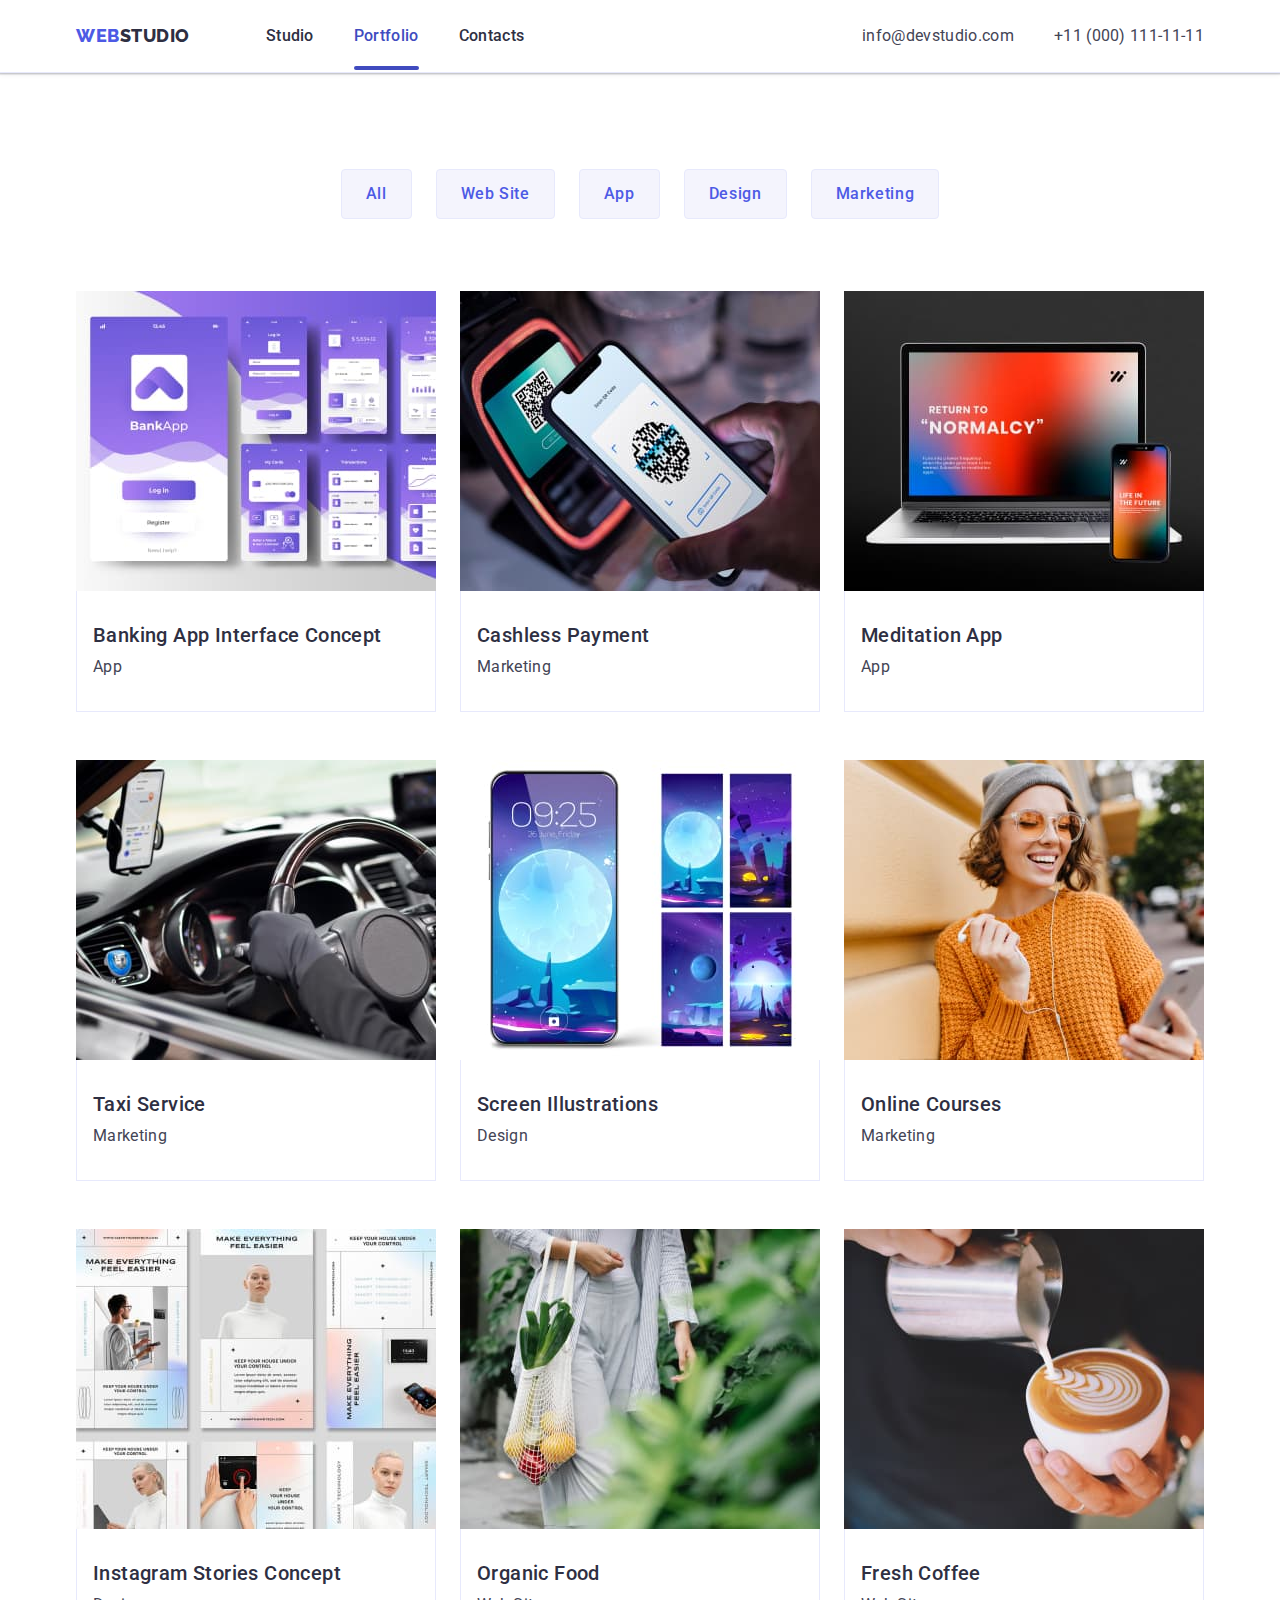
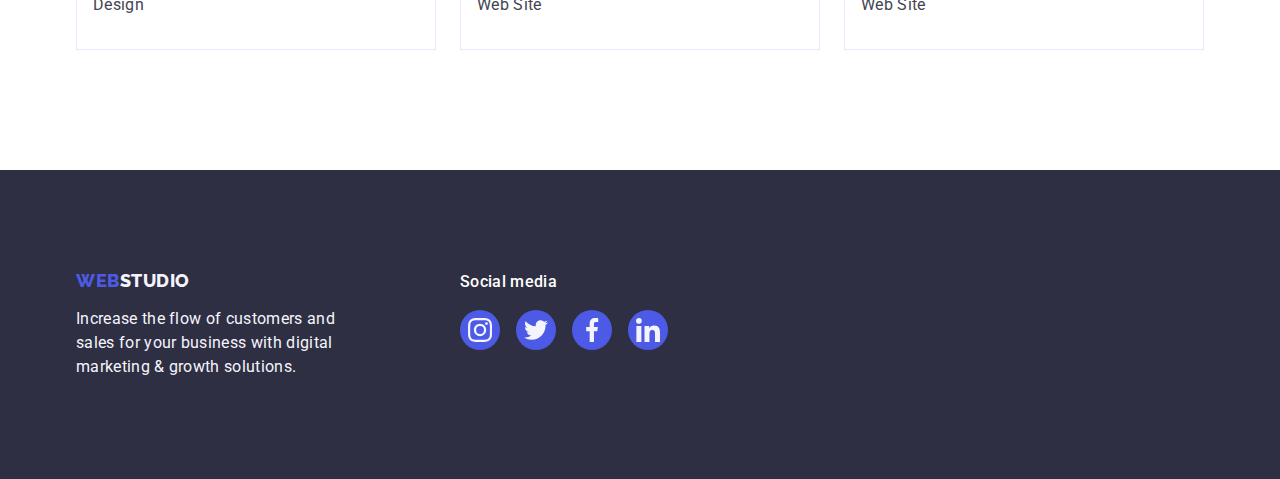
==== portfolio.html @ b3193a25 "Initial commit" ====
<!DOCTYPE html>
<html lang="en">
  <head>
    <meta charset="UTF-8" />
    <meta name="viewport" content="width=device-width, initial-scale=1.0" />
    <title>Document</title>
    <link rel="preconnect" href="https://fonts.googleapis.com" />
    <link rel="preconnect" href="https://fonts.gstatic.com" crossorigin />
    <link
      href="https://fonts.googleapis.com/css2?family=Raleway:wght@800&family=Roboto:wght@400;500;700;900&display=swap"
      rel="stylesheet"
    />
    <link
      rel="stylesheet"
      href="https://cdn.jsdelivr.net/npm/modern-normalize@2.0.0/modern-normalize.min.css"
    />
    <link rel="stylesheet" href="./css/styles.css" />
  </head>
  <body>
    <!-- Start  Header -->

    <header class="header">
      <div class="container flex-container">
        <nav class="page-nav">
          <a class="link logo" href="./index.html"
            >Web<span class="decor">Studio</span></a
          >
          <ul class="menu list">
            <li class="menu-item">
              <a class="menu-link link" href="./index.html">Studio</a>
            </li>
            <li class="menu-item">
              <a class="menu-link link active-link" href="./portfolio.html"
                >Portfolio</a
              >
            </li>
            <li class="menu-item">
              <a class="menu-link link" href="">Contacts</a>
            </li>
          </ul>
        </nav>
        <address class="contacts">
          <ul class="contacts list">
            <li class="contacts-item">
              <a class="contacts-link link" href="mailto:info@devstudio.com"
                >info@devstudio.com</a
              >
            </li>
            <li class="contacts-item">
              <a class="contacts-link link" href="tel:+110001111111"
                >+11 (000) 111-11-11</a
              >
            </li>
          </ul>
        </address>
      </div>
    </header>

    <!-- End  Header -->

    <main>
      <!-- Start Portfolio -->

      <section class="portfolio section">
        <div class="container">
          <h1 class="visually-hidden">Portfolio</h1>
          <ul class="portfolio-filter list">
            <li>
              <button class="button" type="button">All</button>
            </li>
            <li>
              <button class="button" type="button">Web Site</button>
            </li>
            <li>
              <button class="button" type="button">App</button>
            </li>
            <li>
              <button class="button" type="button">Design</button>
            </li>
            <li>
              <button class="button" type="button">Marketing</button>
            </li>
          </ul>
          <ul class="portfolio-list list">
            <li class="portfolio-item">
              <a class="link portfolio-link" href="">
                <div class="portfolio-image">
                  <img
                    src="./images/portfolio/bank-app.jpg"
                    alt="Banking App Interface"
                    width="360"
                    height="300"
                  />
                  <p class="portfolio-overlay">
                    14 Stylish and User-Friendly App Design Concepts · Task
                    Manager App · Calorie Tracker App · Exotic Fruit Ecommerce
                    App · Cloud Storage App
                  </p>
                </div>

                <div class="portfolio-item-content">
                  <h2 class="title">Banking App Interface Concept</h2>
                  <p class="subtitle">App</p>
                </div>
              </a>
            </li>
            <li class="portfolio-item">
              <a class="link portfolio-link" href="">
                <div class="portfolio-image">
                  <img
                    src="./images/portfolio/phone.jpg"
                    alt="Cashless Payment"
                    width="360"
                    height="300"
                  />
                  <p class="portfolio-overlay">
                    14 Stylish and User-Friendly App Design Concepts · Task
                    Manager App · Calorie Tracker App · Exotic Fruit Ecommerce
                    App · Cloud Storage App
                  </p>
                </div>

                <div class="portfolio-item-content">
                  <h2 class="title">Cashless Payment</h2>
                  <p class="subtitle">Marketing</p>
                </div>
              </a>
            </li>
            <li class="portfolio-item">
              <a class="link portfolio-link" href="">
                <div class="portfolio-image">
                  <img
                    src="./images/portfolio/laptop-phone.jpg"
                    alt=">Meditation App"
                    width="360"
                    height="300"
                  />
                  <p class="portfolio-overlay">
                    14 Stylish and User-Friendly App Design Concepts · Task
                    Manager App · Calorie Tracker App · Exotic Fruit Ecommerce
                    App · Cloud Storage App
                  </p>
                </div>

                <div class="portfolio-item-content">
                  <h2 class="title">Meditation App</h2>
                  <p class="subtitle">App</p>
                </div>
              </a>
            </li>
            <li class="portfolio-item">
              <a class="link portfolio-link" href="">
                <div class="portfolio-image">
                  <img
                    src="./images/portfolio/car.jpg"
                    alt="Taxi Service"
                    width="360"
                    height="300"
                  />
                  <p class="portfolio-overlay">
                    14 Stylish and User-Friendly App Design Concepts · Task
                    Manager App · Calorie Tracker App · Exotic Fruit Ecommerce
                    App · Cloud Storage App
                  </p>
                </div>

                <div class="portfolio-item-content">
                  <h2 class="title">Taxi Service</h2>
                  <p class="subtitle">Marketing</p>
                </div>
              </a>
            </li>
            <li class="portfolio-item">
              <a class="link portfolio-link" href="">
                <div class="portfolio-image">
                  <img
                    src="./images/portfolio/phone-screen.jpg"
                    alt="Screen Illustrations"
                    width="360"
                    height="300"
                  />
                  <p class="portfolio-overlay">
                    14 Stylish and User-Friendly App Design Concepts · Task
                    Manager App · Calorie Tracker App · Exotic Fruit Ecommerce
                    App · Cloud Storage App
                  </p>
                </div>

                <div class="portfolio-item-content">
                  <h2 class="title">Screen Illustrations</h2>
                  <p class="subtitle">Design</p>
                </div>
              </a>
            </li>

            <li class="portfolio-item">
              <a class="link portfolio-link" href="">
                <div class="portfolio-image">
                  <img
                    src="./images/portfolio/girl.jpg"
                    alt="Online Courses"
                    width="360"
                    height="300"
                  />
                  <p class="portfolio-overlay">
                    14 Stylish and User-Friendly App Design Concepts · Task
                    Manager App · Calorie Tracker App · Exotic Fruit Ecommerce
                    App · Cloud Storage App
                  </p>
                </div>

                <div class="portfolio-item-content">
                  <h2 class="title">Online Courses</h2>
                  <p class="subtitle">Marketing</p>
                </div>
              </a>
            </li>
            <li class="portfolio-item">
              <a class="link portfolio-link" href="">
                <div class="portfolio-image">
                  <img
                    src="./images/portfolio/everything.jpg"
                    alt="Instagram Stories"
                    width="360"
                    height="300"
                  />
                  <p class="portfolio-overlay">
                    14 Stylish and User-Friendly App Design Concepts · Task
                    Manager App · Calorie Tracker App · Exotic Fruit Ecommerce
                    App · Cloud Storage App
                  </p>
                </div>

                <div class="portfolio-item-content">
                  <h2 class="title">Instagram Stories Concept</h2>
                  <p class="subtitle">Design</p>
                </div>
              </a>
            </li>
            <li class="portfolio-item">
              <a class="link portfolio-link" href="">
                <div class="portfolio-image">
                  <img
                    src="./images/portfolio/organic-food.jpg"
                    alt="Organic Food"
                    width="360"
                    height="300"
                  />
                  <p class="portfolio-overlay">
                    14 Stylish and User-Friendly App Design Concepts · Task
                    Manager App · Calorie Tracker App · Exotic Fruit Ecommerce
                    App · Cloud Storage App
                  </p>
                </div>

                <div class="portfolio-item-content">
                  <h2 class="title">Organic Food</h2>
                  <p class="subtitle">Web Site</p>
                </div>
              </a>
            </li>
            <li class="portfolio-item">
              <a class="link portfolio-link" href="">
                <div class="portfolio-image">
                  <img
                    src="./images/portfolio/coffee.jpg"
                    alt="coffee"
                    width="360"
                    height="300"
                  />
                  <p class="portfolio-overlay">
                    14 Stylish and User-Friendly App Design Concepts · Task
                    Manager App · Calorie Tracker App · Exotic Fruit Ecommerce
                    App · Cloud Storage App
                  </p>
                </div>

                <div class="portfolio-item-content">
                  <h2 class="title">Fresh Coffee</h2>
                  <p class="subtitle">Web Site</p>
                </div>
              </a>
            </li>
          </ul>
        </div>
      </section>

      <!-- End Portfolio -->
    </main>

    <!-- Start Footer -->

    <footer class="footer">
      <div class="container footer-flex">
        <div class="footer-wrapper">
          <a class="link logo logo-footer" href="./index.html"
            >Web<span class="decor">Studio</span>
          </a>
          <p class="footer-description description">
            Increase the flow of customers and sales for your business with
            digital marketing & growth solutions.
          </p>
        </div>
        <div class="social">
          <p class="footer-social description">Social media</p>
          <ul class="social-list list footer-social-list">
            <li class="social-item">
              <a class="social-link footer-social-link" href="">
                <svg
                  width="24"
                  height="24"
                  class="social-icon footer-social-icon"
                >
                  <use href="./images/icons.svg#icon-instagram"></use>
                </svg>
              </a>
            </li>
            <li class="social-item">
              <a class="social-link footer-social-link" href="">
                <svg
                  width="24"
                  height="24"
                  class="social-icon footer-social-icon"
                >
                  <use href="./images/icons.svg#icon-twitter"></use>
                </svg>
              </a>
            </li>
            <li class="social-item">
              <a class="social-link footer-social-link" href="">
                <svg
                  width="24"
                  height="24"
                  class="social-icon footer-social-icon"
                >
                  <use href="./images/icons.svg#icon-facebook"></use>
                </svg>
              </a>
            </li>
            <li class="social-item">
              <a class="social-link footer-social-link" href="">
                <svg
                  width="24"
                  height="24"
                  class="social-icon footer-social-icon"
                >
                  <use href="./images/icons.svg#icon-linkedin"></use>
                </svg>
              </a>
            </li>
          </ul>
        </div>
      </div>
    </footer>

    <!-- End Footer -->
  </body>
</html>
---- css/styles.css ----
:root {
    --iris: #4D5AE5;
    --ocean: #404BBF;
    --navy-blue: #2E2F42;
    --slate: #434455;
    --white: #FFFFFF;
    --cloud: #F4F4FD;
    --cornflower: #E7E9FC;
    --light-slate: #8E8F99;
    --green: #31D0AA;
    --modal-bg: rgba(46, 47, 66, 0.40);
    --dairy: #FCFCFC
}

h1, h2, h3, h4, h5, h6, p {
    margin-top: 0;
    margin-bottom: 0;
}

ul {
    margin-top: 0;
    margin-bottom: 0;
    padding-left: 0;
}

img {
    display: block;
}

.list {
    list-style: none;
}

.link {
    text-decoration: none;
}

body {
    font-family: 'Roboto', sans-serif;
    color: var(--slate);
    background-color: var(--white)
}

/* ===================== Start Common components  ============ */
.container {
    width: 1158px;
    padding-left: 15px;
    padding-right: 15px;
    margin-left: auto;
    margin-right: auto;
}

.section {
    padding-top: 120px;
    padding-bottom: 120px;
}

.visually-hidden {
    position: absolute;
    width: 1px;
    height: 1px;
    margin: -1px;
    border: 0;
    padding: 0;

    white-space: nowrap;
    clip-path: inset(100%);
    clip: rect(0 0 0 0);
    overflow: hidden;
}

.menu-link.active-link {
    color: var(--ocean);
    position: relative;
}

.active-link::after {
    content: "";
    position: absolute;
    bottom: -1px;
    left: 0;

    display: block;
    width: 100%;
    height: 4px;

    background-color: var(--ocean);
    border-radius: 2px;

}

.button {
    font-family: inherit;
    font-style: normal;
    font-weight: 500;
    font-size: 16px;
    line-height: 1.5;
    letter-spacing: 0.04em;
    color: var(--iris);
    background-color: var(--cloud);
    cursor: pointer;
    border-radius: 4px;
    border: none;

    transition: background-color 250ms cubic-bezier(0.4, 0, 0.2, 1),
        color 250ms cubic-bezier(0.4, 0, 0.2, 1);
}

.button:hover,
.button:focus {
    background-color: var(--ocean);
    color: var(--white);
}

.title {
    margin-bottom: 8px;

    font-weight: 500;
    font-size: 20px;
    line-height: 1.2;
    letter-spacing: 0.02em;
    color: var(--navy-blue);


}

.subtitle,
.description {
    font-size: 16px;
    line-height: 1.5;
    letter-spacing: 0.02em;
    color: var(--slate)
}

.section-title {
    margin-bottom: 72px;

    font-weight: 700;
    font-size: 36px;
    line-height: 1.11;
    letter-spacing: 0.02em;
    text-align: center;
    text-transform: capitalize;
    color: var(--navy-blue);



}

.social-link {
    display: flex;
    align-items: center;
    justify-content: center;

    width: 40px;
    height: 40px;
    border-radius: 50%;
    background-color: var(--iris);
    color: var(--cloud);

    transition: background-color 250ms cubic-bezier(0.4, 0, 0.2, 1);

}

.social-link:hover,
.social-link:focus {
    background-color: var(--ocean);
}


.social-icon {
    fill: currentColor;
}

/* ===================== End Common components  ============= */

/* ====================== Start Header =======================*/
.header {
    padding-top: 24px;
    padding-bottom: 24px;
    border-bottom: 1px solid var(--cornflower);
    box-shadow: 0px 1px 6px 0px rgba(46, 47, 66, 0.08), 0px 1px 1px 0px rgba(46, 47, 66, 0.16), 0px 2px 1px 0px rgba(46, 47, 66, 0.08);
}

.flex-container {
    display: flex;
    justify-content: space-between;
    align-items: center;
}

.logo {
    margin-right: 76px;

    font-family: 'Raleway', sans-serif;
    font-weight: 800;
    font-size: 18px;
    line-height: 1.17;
    letter-spacing: 0.03em;
    text-transform: uppercase;
    color: var(--iris);


}

.decor {
    color: var(--navy-blue);
}

.page-nav {
    display: flex;
    align-items: center;
}

.menu {
    display: flex;

}


.menu-item:not(:last-child) {
    margin-right: 40px;
}

.menu-link {

    padding-top: 24px;
    padding-bottom: 24px;

    font-style: normal;
    font-weight: 500;
    font-size: 16px;
    line-height: 1.5;
    letter-spacing: 0.02em;
    color: var(--navy-blue);

    transition: color 250ms cubic-bezier(0.4, 0, 0.2, 1);
}

.menu-link:hover,
.menu-link:focus {
    color: var(--ocean);
}


.contacts {
    display: flex;

    font-style: normal;
}

.contacts-item:not(:last-child) {
    margin-right: 40px;
}

.contacts-link {
    font-size: 16px;
    line-height: 1.5;
    letter-spacing: 0.02em;
    color: var(--slate);

    transition: color 250ms cubic-bezier(0.4, 0, 0.2, 1)
}

.contacts-link:hover,
.contacts-link:focus {
    color: var(--ocean);
}

/* ====================== End Header =======================*/

/* ====================== Start Hero ===================== */
.hero {
    padding: 188px 0;
    max-width: 1440px;
    margin: 0 auto;

    text-align: center;
    background-color: var(--navy-blue);
    background-image: linear-gradient(rgba(46, 47, 66, 0.70), rgba(46, 47, 66, 0.70)), url(../images/hero-bg.jpg);
    background-repeat: no-repeat;
    background-size: cover;
    background-position: center;
}

.hero-title {
    max-width: 496px;
    margin-left: auto;
    margin-right: auto;
    margin-bottom: 48px;

    font-weight: 700;
    font-size: 56px;
    line-height: 1.07;
    letter-spacing: 0.02em;
    color: var(--white);
}

.hero-button {
    display: block;
    min-width: 169px;
    height: 56px;
    margin-left: auto;
    margin-right: auto;
    padding: 16px 32px;

    background-color: var(--iris);
    color: var(--white);
    transition: background-color 250ms cubic-bezier(0.4, 0, 0.2, 1);

}

/* ====================== End Hero ===================== */


/* =====================  Start Advantages  ================= */
.advantages-list {
    display: flex;
    flex-wrap: wrap;
    gap: 24px;
}

.advantages-item {
    width: calc((100% - 72px)/4);
}

.advantages-image {
    display: flex;
    justify-content: center;
    align-items: center;

    border-radius: 4px;
    width: 264px;
    height: 112px;
    margin-bottom: 8px;
    background-color: var(--cloud);
}



/* =======================  End Advantages  ================= */



/* ======================= Start Work  ======================= */
.work {
    padding-top: 0;
}

.work-list {
    display: flex;
    flex-wrap: wrap;
    gap: 24px
}

.work-item {
    width: calc((100% - 48px)/3);
}


/* ======================= End  Work  ======================= */

/* ====================== Start Team  ======================== */
.team {
    background-color: var(--cloud);
}

.team-list {
    display: flex;
    flex-wrap: wrap;
    gap: 24px
}

.team-item {
    background-color: var(--white);
    border-radius: 0px 0px 4px 4px;
    width: calc((100% - 72px)/4);
    box-shadow: 0px 2px 1px 0px rgba(46, 47, 66, 0.08), 0px 1px 1px 0px rgba(46, 47, 66, 0.16), 0px 1px 6px 0px rgba(46, 47, 66, 0.08);
}



.team-content {
    padding: 32px 16px;
    text-align: center;
}

.team-position {
    margin-bottom: 8px;
}

.social-list {
    display: flex;
    align-items: center;
    justify-content: center;
    gap: 24px;
}



/* ====================== End Team  =========================== */

/* ====================== Start Customers  ======================== */
.customers-list {
    display: flex;
    align-items: center;
    gap: 24px;

}

.customers-link {
    display: flex;
    justify-content: center;
    align-items: center;
    width: 168px;
    height: 88px;

    border-radius: 4px;
    border: 1px solid var(--light-slate);
    color: var(--light-slate);

    transition: border-color 250ms cubic-bezier(0.4, 0, 0.2, 1), color 250ms cubic-bezier(0.4, 0, 0.2, 1);
}

.customers-link:hover,
.customers-link:focus {
    border: 1px solid var(--ocean);
    color: var(--ocean);
}

.customers-icon {
    fill: currentColor;
}



/* ====================== End Customers  ======================== */


/* ====================== Start Footer  ====================== */
.footer {
    padding-top: 100px;
    padding-bottom: 100px;
    background-color: var(--navy-blue);
}

.footer-description {
    max-width: 264px;
    color: var(--cloud);
}

.logo-footer {
    display: inline-block;
    margin-bottom: 16px;
    margin-right: 0;
}

.logo-footer .decor {
    color: var(--cloud);
}

.footer-flex {
    display: flex;
    align-items: baseline;
}

.footer-wrapper {
    margin-right: 120px;
}

.footer-social {
    margin-bottom: 16px;

    font-weight: 500;
    color: var(--white);

}

.footer-social-list {
    gap: 16px;
}



.footer-social-link:hover,
.footer-social-link:focus {
    background-color: var(--green);
}

/* ====================== End Footer  ======================== */



/* ======================= Start Portfolio =================== */

.portfolio {
    padding-top: 96px;
}

.portfolio-filter {
    display: flex;
    justify-content: center;
    gap: 24px;
    margin-bottom: 72px;
}

.portfolio-filter .button {
    padding: 12px 24px;
    border: 1px solid var(--cornflower);

    transition: color 250ms cubic-bezier(0.4, 0, 0.2, 1), background-color 250ms cubic-bezier(0.4, 0, 0.2, 1), border-color 250ms cubic-bezier(0.4, 0, 0.2, 1), box-shadow 250ms cubic-bezier(0.4, 0, 0.2, 1)
}

.portfolio-filter .button:hover,
.portfolio-filter .button:focus {
    border: 1px solid transparent;
    box-shadow: 0px 2px 2px 0px rgba(0, 0, 0, 0.12), 0px 2px 1px 0px rgba(0, 0, 0, 0.08), 0px 3px 1px 0px rgba(0, 0, 0, 0.10);
}

.portfolio-list {
    display: flex;
    flex-wrap: wrap;
    row-gap: 48px;
    column-gap: 24px;
}

.portfolio-item {
    width: calc((100% - 48px)/3);
}

.portfolio-image {
    position: relative;
    overflow: hidden;
}

.portfolio-overlay {
    position: absolute;
    top: 0;
    left: 0;
    height: 100%;


    font-size: 16px;
    line-height: 1.5;
    letter-spacing: 0.32px;
    padding: 40px 32px;
    background-color: var(--iris);
    color: var(--cloud);
    overflow: auto;

    transform: translate(0, 100%);
    transition: transform 250ms cubic-bezier(0.4, 0, 0.2, 1)
}

.portfolio-link:hover .portfolio-overlay,
.portfolio-link:focus .portfolio-overlay {
    transform: translate(0, 0);
}

.portfolio-link {
    display: block;
    transition: box-shadow 250ms cubic-bezier(0.4, 0, 0.2, 1);
}

.portfolio-link:hover,
.portfolio-link:focus {
    box-shadow: 0px 2px 1px 0px rgba(46, 47, 66, 0.08),
        0px 1px 1px 0px rgba(46, 47, 66, 0.16),
        0px 1px 6px 0px rgba(46, 47, 66, 0.08);

}



.portfolio-item-content {
    padding: 32px 16px;
    border: 1px solid var(--cornflower);
    border-top: 0;
}

/* ======================= End Portfolio ====================== */

/* ======================= Start Modal ======================= */

.backdrop {
    position: fixed;
    top: 0;
    left: 0;
    z-index: 100;
    width: 100%;
    height: 100%;

    background-color: var(--modal-bg);

    transition: opacity 250ms cubic-bezier(0.4, 0, 0.2, 1),
        visibility 250ms cubic-bezier(0.4, 0, 0.2, 1);

}

.modal {
    position: absolute;
    left: 50%;
    top: 50%;

    transform: translate(-50%, -50%);
    width: 408px;
    min-height: 584px;

    border-radius: 4px;
    background-color: var(--dairy);
    box-shadow: 0px 2px 1px 0px rgba(0, 0, 0, 0.20), 0px 1px 3px 0px rgba(0, 0, 0, 0.12), 0px 1px 1px 0px rgba(0, 0, 0, 0.14);

    transition: transform 250ms cubic-bezier(0.4, 0, 0.2, 1);

}

.backdrop.is-hidden {
    opacity: 0;
    visibility: hidden;
    pointer-events: none;

}


.button-close {
    position: absolute;
    top: 24px;
    right: 24px;

    display: flex;
    justify-content: center;
    align-items: center;
    width: 24px;
    height: 24px;
    padding: 0;

    border-radius: 50%;
    border: 1px solid rgba(0, 0, 0, 0.10);
    background-color: var(--cornflower);
    color: var(--navy-blue);
    cursor: pointer;

    transition: background-color 250ms cubic-bezier(0.4, 0, 0.2, 1), border 250ms cubic-bezier(0.4, 0, 0.2, 1)
}

.button-close:hover,
.button-close:focus {
    border: none;
}

.icon-close {
    fill: currentColor;

    transition: fill 250ms cubic-bezier(0.4, 0, 0.2, 1)
}

/* ======================= End  Modal ======================= */
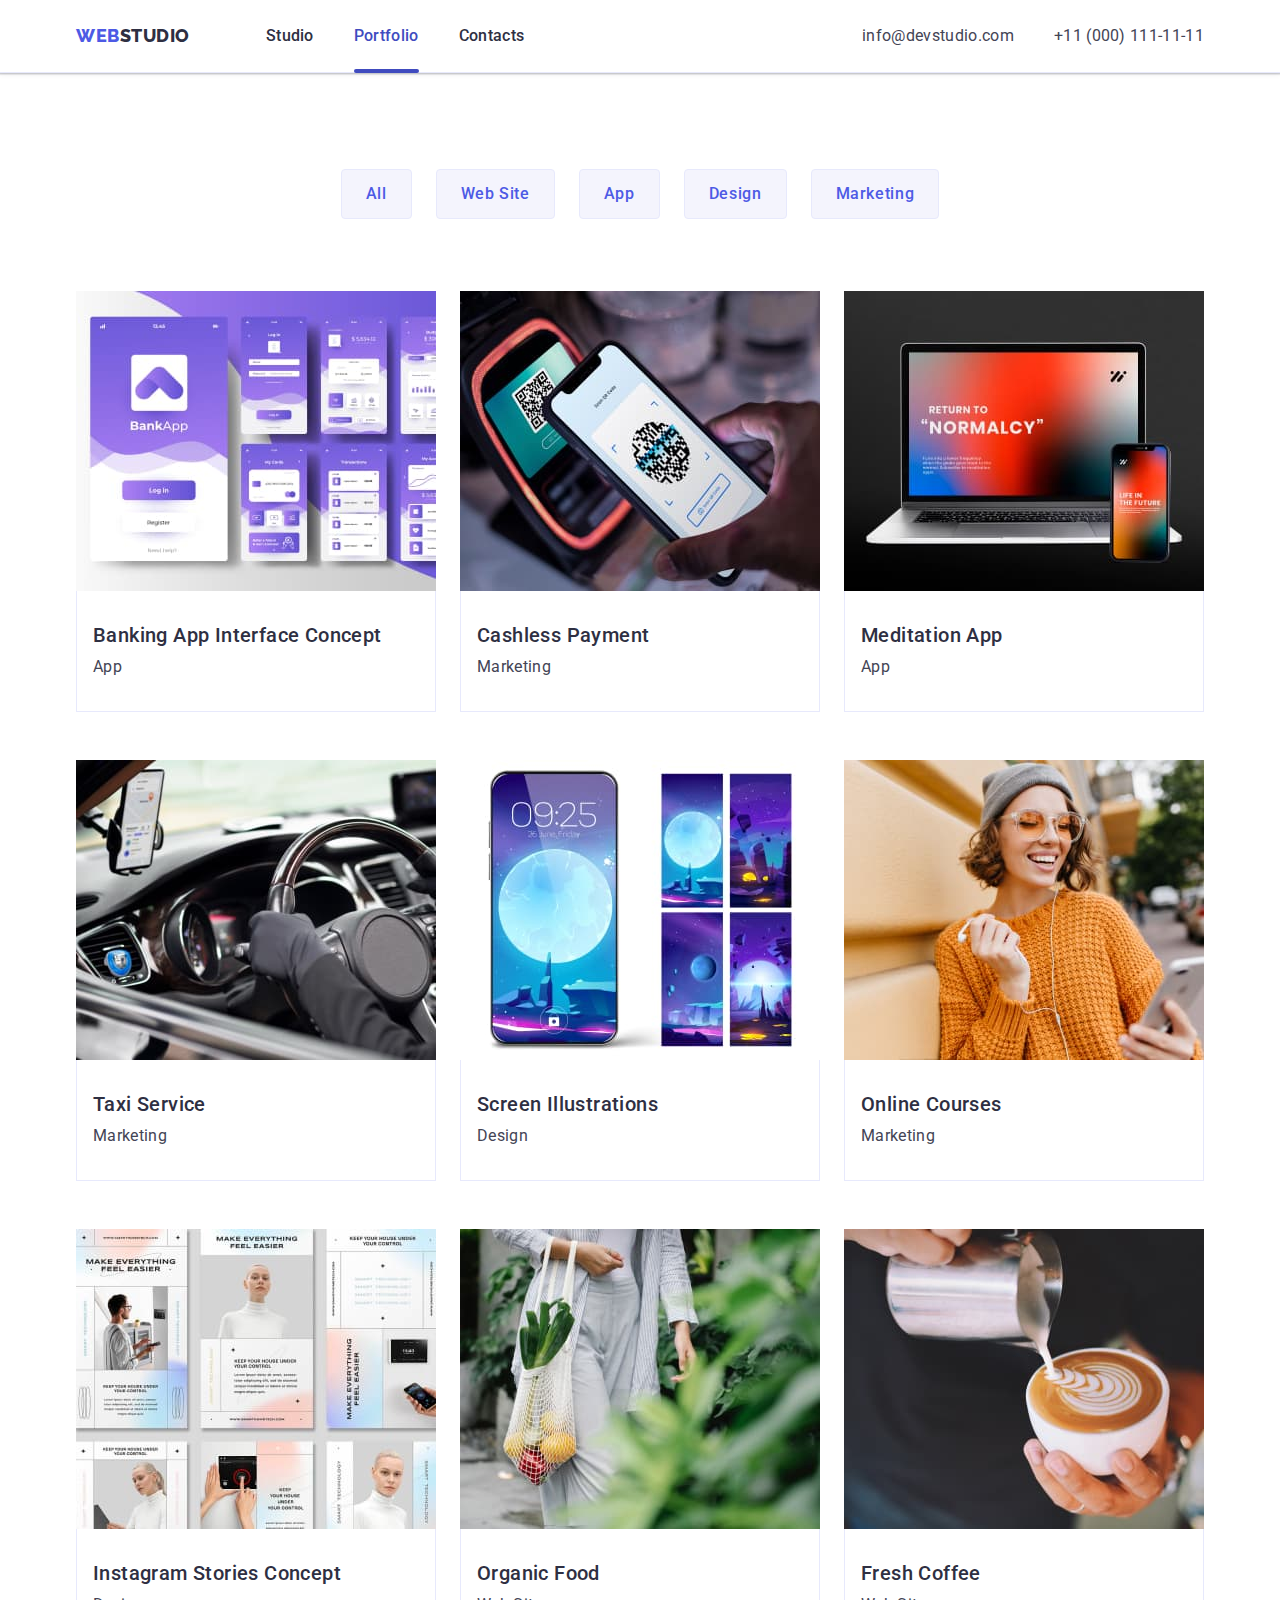
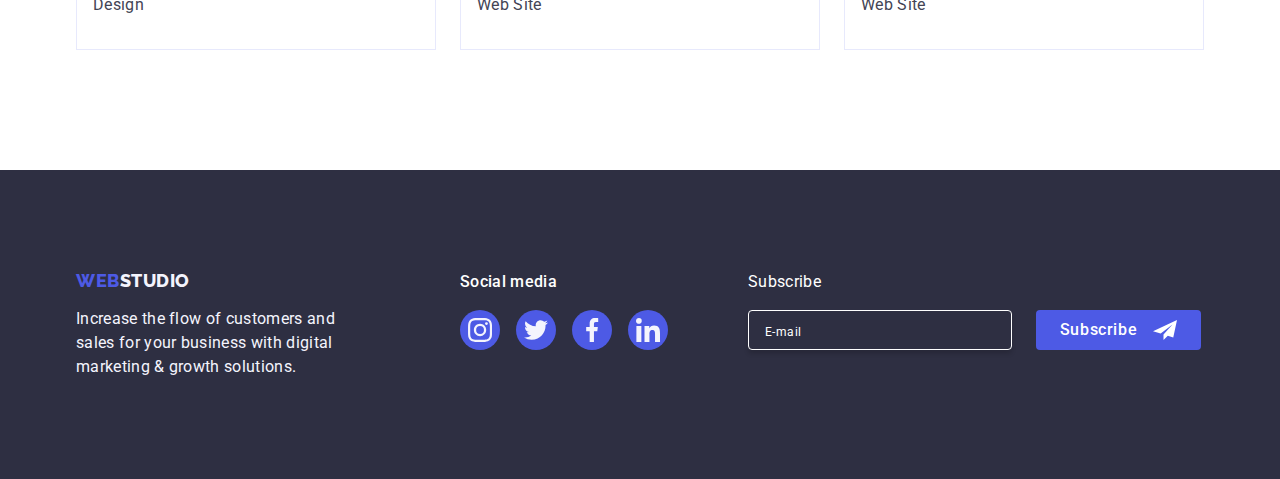
==== commit 3bfda4af: "update check-box" ====
--- a/portfolio.html
+++ b/portfolio.html
@@ -350,6 +350,26 @@
             </li>
           </ul>
         </div>
+        <div class="subscribe-wrapper">
+          <p class="subscribe-text description">Subscribe</p>
+          <form class="subscribe-form">
+            <label for="subscribe">
+              <input
+                class="subscribe-input"
+                name="subscribe"
+                type="email"
+                placeholder="E-mail"
+                id="subscribe"
+              />
+            </label>
+            <button class="button subscribe-button" type="submit">
+              Subscribe
+              <svg class="subscribe-icon" width="24" height="24">
+                <use href="./images/icons.svg#icon-aircraft"></use>
+              </svg>
+            </button>
+          </form>
+        </div>
       </div>
     </footer>
 
--- a/css/styles.css
+++ b/css/styles.css
@@ -12,6 +12,7 @@
     --dairy: #FCFCFC
 }
 
+
 h1, h2, h3, h4, h5, h6, p {
     margin-top: 0;
     margin-bottom: 0;
@@ -40,6 +41,8 @@
     color: var(--slate);
     background-color: var(--white)
 }
+
+
 
 /* ===================== Start Common components  ============ */
 .container {
@@ -71,7 +74,6 @@
 
 .menu-link.active-link {
     color: var(--ocean);
-    position: relative;
 }
 
 .active-link::after {
@@ -176,8 +178,6 @@
 
 /* ====================== Start Header =======================*/
 .header {
-    padding-top: 24px;
-    padding-bottom: 24px;
     border-bottom: 1px solid var(--cornflower);
     box-shadow: 0px 1px 6px 0px rgba(46, 47, 66, 0.08), 0px 1px 1px 0px rgba(46, 47, 66, 0.16), 0px 2px 1px 0px rgba(46, 47, 66, 0.08);
 }
@@ -213,7 +213,6 @@
 
 .menu {
     display: flex;
-
 }
 
 
@@ -222,7 +221,8 @@
 }
 
 .menu-link {
-
+    position: relative;
+    display: inline-block;
     padding-top: 24px;
     padding-bottom: 24px;
 
@@ -486,8 +486,57 @@
     background-color: var(--green);
 }
 
+
+.subscribe-wrapper {
+    margin-left: 80px;
+}
+
+.subscribe-form {
+    display: flex;
+    align-items: center;
+    gap: 24px;
+}
+
+.subscribe-text {
+    color: var(--white);
+    margin-bottom: 16px;
+}
+
+.subscribe-input {
+    width: 264px;
+    height: 40px;
+    padding: 8px 16px;
+    border-radius: 4px;
+    border: 1px solid var(--white);
+    box-shadow: 0px 4px 4px 0px rgba(0, 0, 0, 0.15);
+    background-color: var(--navy-blue);
+    color: var(--white);
+}
+
+.subscribe-input::placeholder {
+    font-size: 12px;
+    line-height: 2;
+    letter-spacing: 0.04em;
+    color: var(--white);
+}
+
+.subscribe-button {
+    display: flex;
+    justify-content: center;
+    align-items: center;
+    gap: 16px;
+    min-width: 165px;
+    height: 40px;
+    color: var(--white);
+    background-color: var(--iris);
+
+}
+
+.subscribe-icon {
+    fill: var(--white)
+}
+
 /* ====================== End Footer  ======================== */
-
 
 
 /* ======================= Start Portfolio =================== */
@@ -601,6 +650,8 @@
     left: 50%;
     top: 50%;
 
+    padding: 72px 24px 24px 24px;
+
     transform: translate(-50%, -50%);
     width: 408px;
     min-height: 584px;
@@ -653,4 +704,148 @@
     transition: fill 250ms cubic-bezier(0.4, 0, 0.2, 1)
 }
 
+.modal-text {
+    text-align: center;
+    margin-bottom: 16px;
+
+    font-size: 16px;
+    font-weight: 500;
+    line-height: 1.5;
+    letter-spacing: 0.02em;
+
+    color: var(--navy-blue);
+
+}
+
+
+.modal-form {
+    display: flex;
+    flex-direction: column;
+}
+
+.modal-label {
+    margin-bottom: 8px;
+}
+
+.modal-position-wrapper {
+    position: relative;
+}
+
+.modal-input {
+    width: 100%;
+    height: 40px;
+    border-radius: 4px;
+    border: 1px solid var(--modal-bg);
+    padding: 8px 16px 8px 38px;
+    font-size: 12px;
+    transition: border-color 250ms cubic-bezier(0.4, 0, 0.2, 1);
+}
+
+.modal-input:focus {
+    outline: none;
+    border-color: var(--iris)
+}
+
+.modal-input:focus+.input-img {
+    fill: var(--iris)
+}
+
+.input-img {
+    transition: fill 250ms cubic-bezier(0.4, 0, 0.2, 1);
+}
+
+.input-text {
+    display: block;
+    margin-bottom: 4px;
+    font-size: 12px;
+    line-height: 1.17;
+    letter-spacing: 0.04em;
+
+    color: var(--light-slate);
+}
+
+
+.modal-comment-text {
+    margin-bottom: 16px;
+
+}
+
+.modal-comment {
+    width: 100%;
+    height: 120px;
+    resize: none;
+    padding: 8px 16px;
+    font-size: 12px;
+    border-radius: 4px;
+    border: 1px solid var(--modal-bg);
+    transition: border-color 250ms cubic-bezier(0.4, 0, 0.2, 1);
+}
+
+.modal-comment::placeholder {
+    font-size: 12px;
+    line-height: 1.17;
+    letter-spacing: 0.04em;
+
+    color: var(--navyblue-modal, rgba(46, 47, 66, 0.40));
+
+}
+
+.modal-comment:focus {
+    outline: none;
+    border-color: var(--iris)
+}
+
+.input-img {
+    fill: var(--navy-blue);
+    position: absolute;
+    top: 50%;
+    left: 16px;
+    transform: translateY(-50%);
+}
+
+.form-policy-icon {
+    width: 16px;
+    height: 16px;
+    border-radius: 2px;
+    border: 1px solid var(--modal-bg);
+    cursor: pointer;
+    margin-right: 8px;
+}
+
+.form-policy-check {
+    display: flex;
+    align-items: center;
+    margin-bottom: 24px;
+}
+
+.icon-check {
+    opacity: 0;
+    transition: opacity 250ms cubic-bezier(0.4, 0, 0.2, 1);
+}
+
+.accept-policy:checked+.form-policy-icon .icon-check {
+    opacity: 1
+}
+
+.accept-policy:focus+.form-policy-icon {
+    border-color: var(--iris);
+}
+
+.privacy-policy {
+    color: var(--iris)
+}
+
+
+
+.modal-button {
+    width: 169px;
+    height: 56px;
+    margin-left: auto;
+    margin-right: auto;
+    color: var(--white);
+    background-color: var(--iris);
+}
+
+
+
 /* ======================= End  Modal ======================= */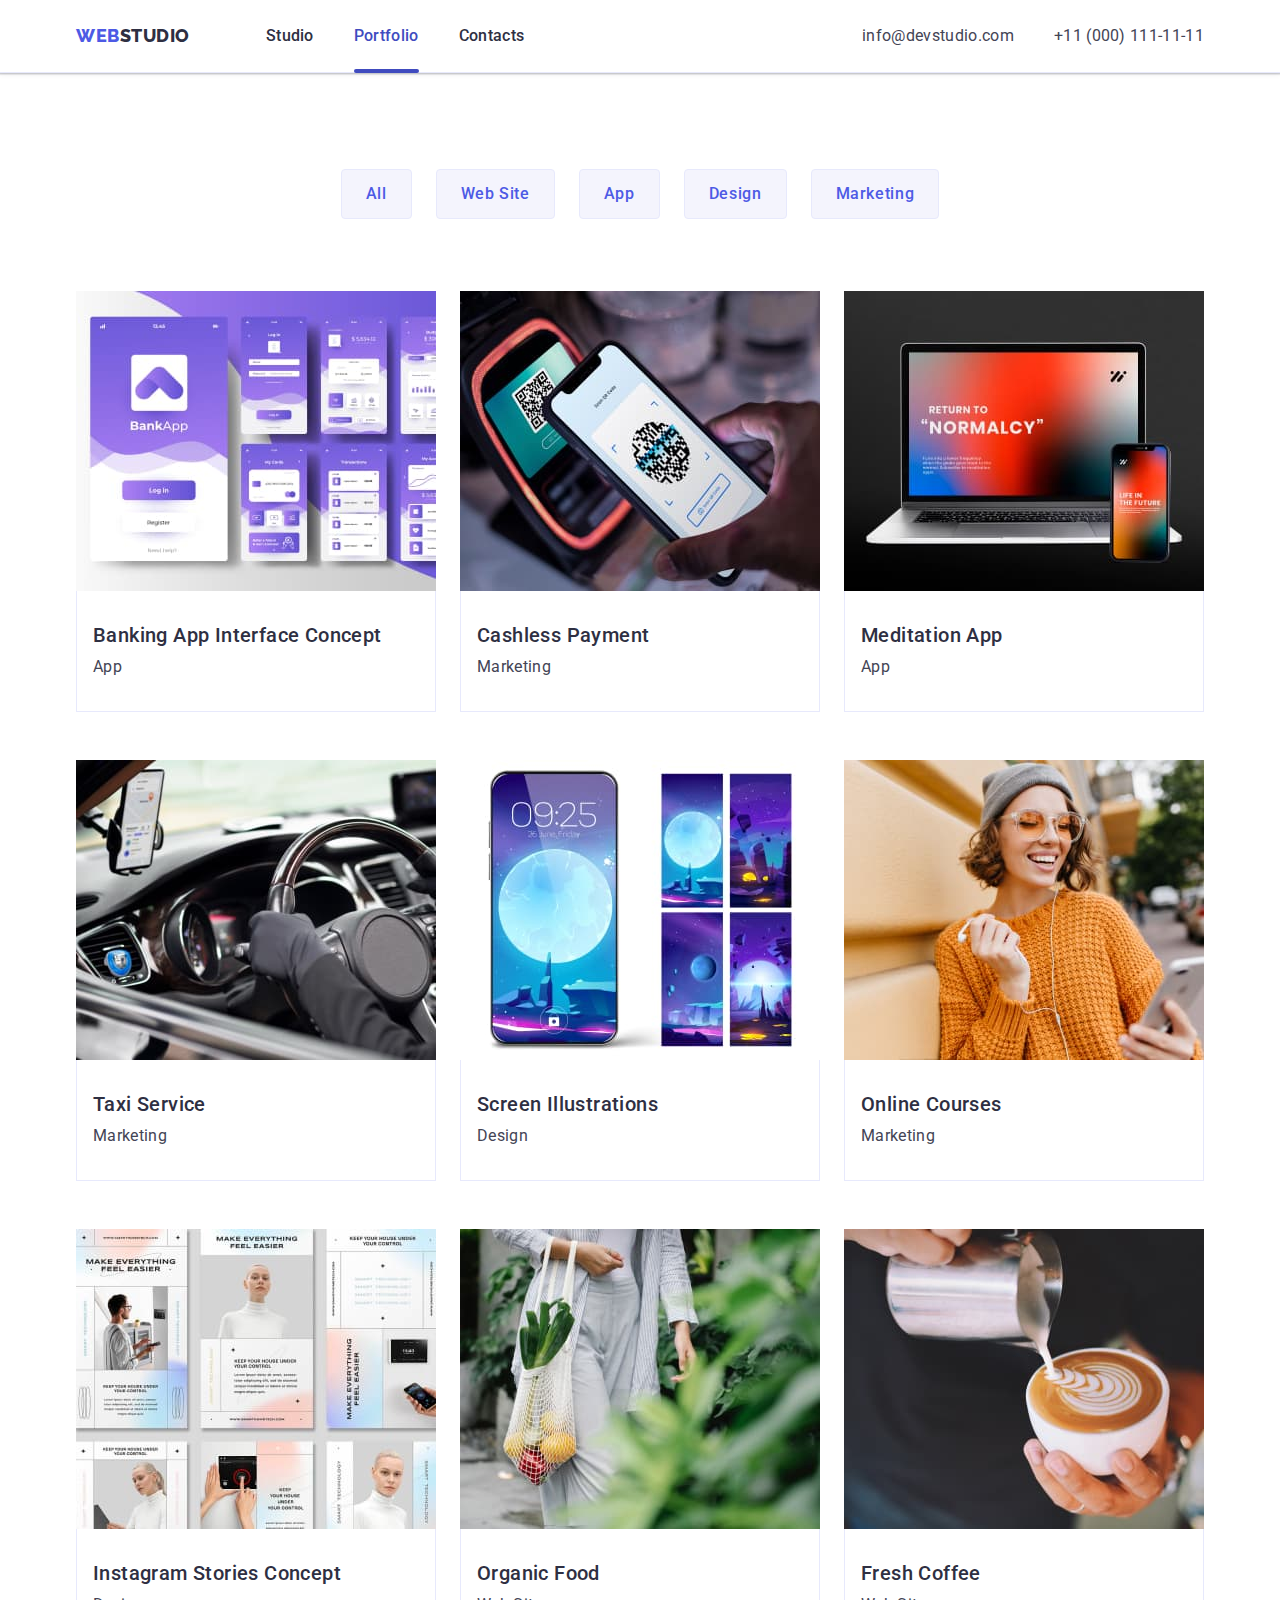
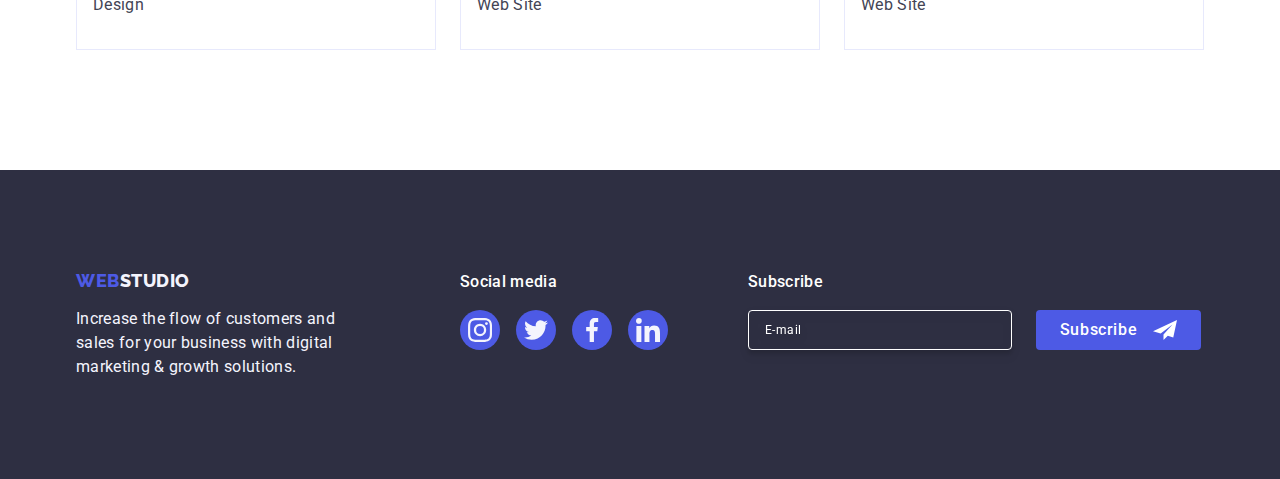
==== commit 87137792: "fix footer" ====
--- a/portfolio.html
+++ b/portfolio.html
@@ -353,7 +353,7 @@
         <div class="subscribe-wrapper">
           <p class="subscribe-text description">Subscribe</p>
           <form class="subscribe-form">
-            <label for="subscribe">
+            <label class="subscribe-form-label" for="subscribe">
               <input
                 class="subscribe-input"
                 name="subscribe"
--- a/css/styles.css
+++ b/css/styles.css
@@ -500,16 +500,21 @@
 .subscribe-text {
     color: var(--white);
     margin-bottom: 16px;
+    font-weight: 500;
 }
 
 .subscribe-input {
+    background-color: transparent;
+    font-size: 12px;
+    line-height: 1.5;
+    letter-spacing: 0.04em;
+    filter: drop-shadow(0px 4px 4px rgba(0, 0, 0, 0.15));
     width: 264px;
     height: 40px;
     padding: 8px 16px;
     border-radius: 4px;
     border: 1px solid var(--white);
     box-shadow: 0px 4px 4px 0px rgba(0, 0, 0, 0.15);
-    background-color: var(--navy-blue);
     color: var(--white);
 }
 
@@ -524,7 +529,6 @@
     display: flex;
     justify-content: center;
     align-items: center;
-    gap: 16px;
     min-width: 165px;
     height: 40px;
     color: var(--white);
@@ -533,7 +537,8 @@
 }
 
 .subscribe-icon {
-    fill: var(--white)
+    fill: var(--white);
+    margin-left: 16px;
 }
 
 /* ====================== End Footer  ======================== */
